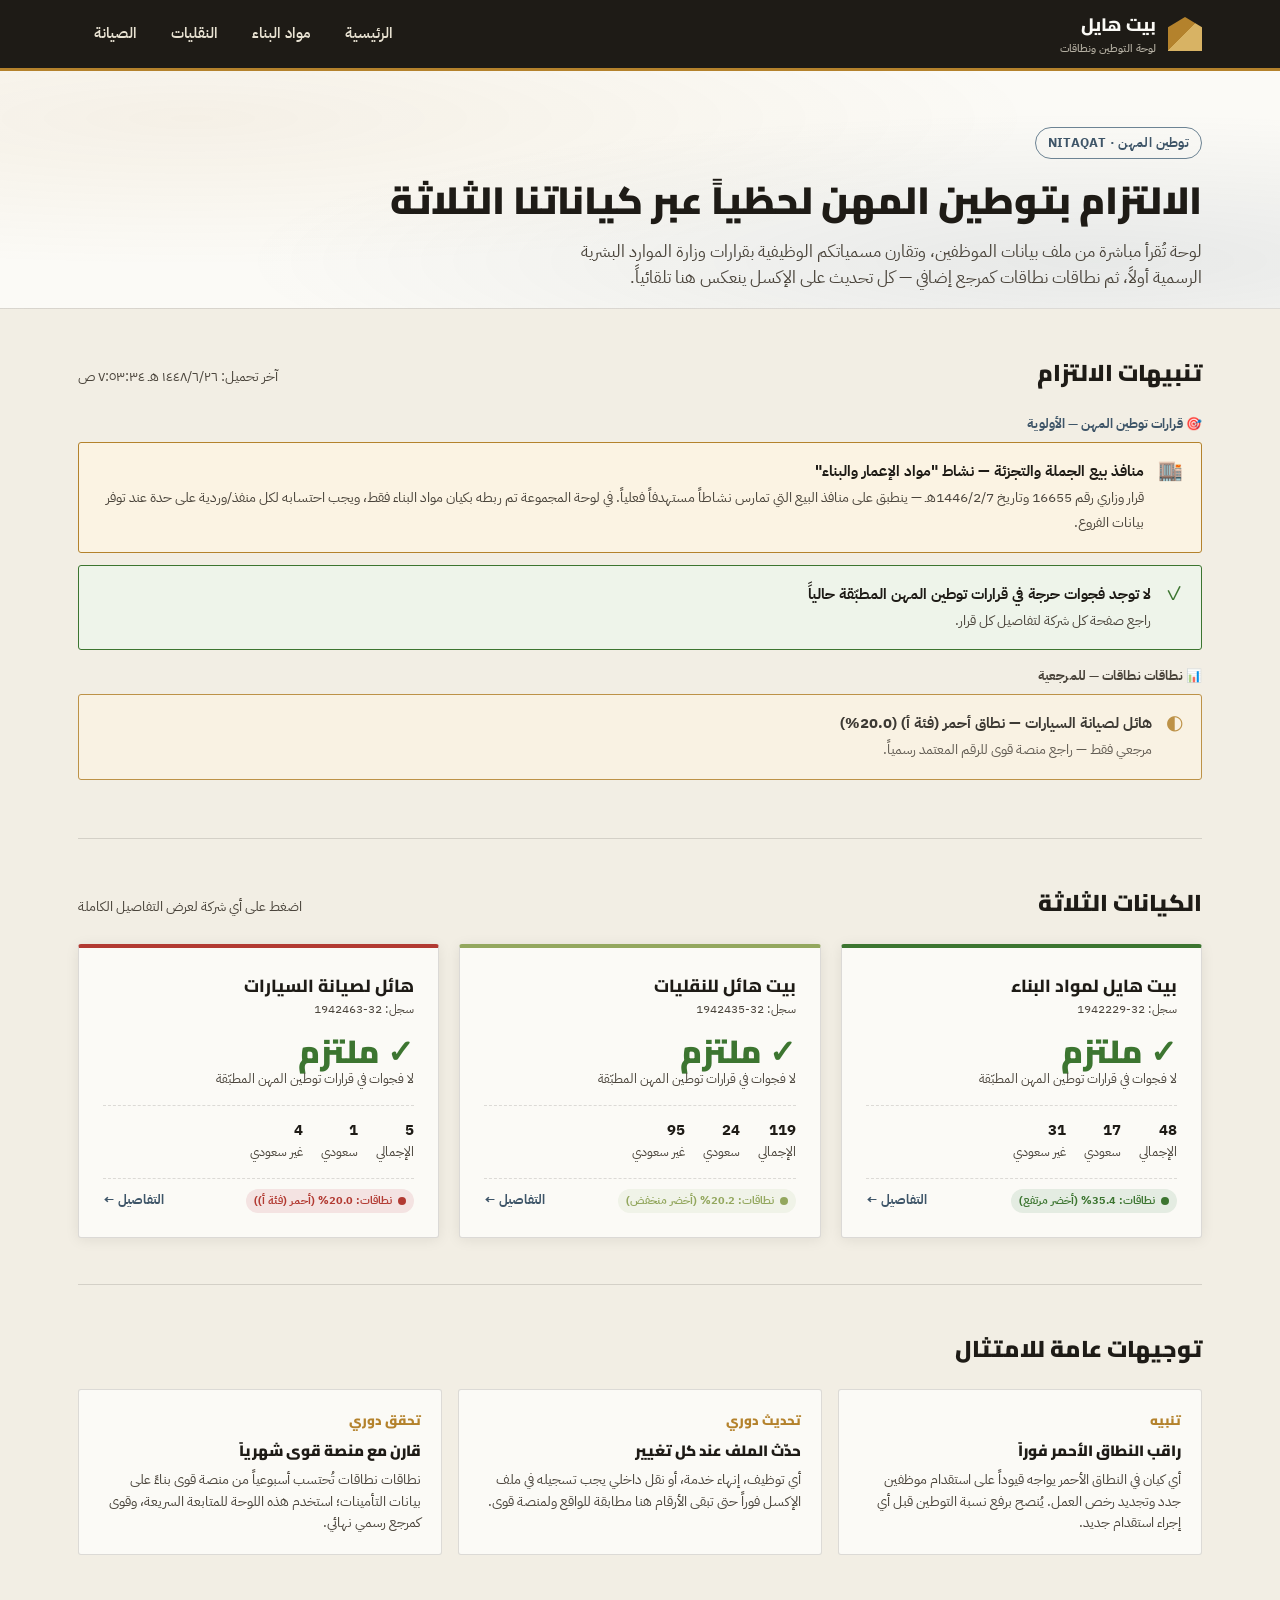
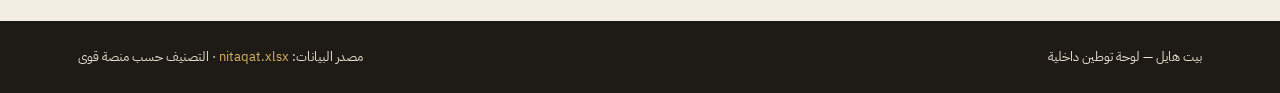
==== index(20260810-114716).html @ 0a22c321 "V-2" ====
<!DOCTYPE html>
<html lang="ar" dir="rtl">
<head>
<meta charset="UTF-8">
<meta name="viewport" content="width=device-width, initial-scale=1.0">
<title>لوحة التوطين — بيت هايل</title>
<link rel="stylesheet" href="assets/style.css">
<script src="assets/vendor/xlsx.full.min.js"></script>
</head>
<body>

<header class="topbar">
  <div class="wrap">
    <a class="brand" href="index.html">
      <span class="brand-mark"></span>
      <span>بيت هايل<small>لوحة التوطين ونطاقات</small></span>
    </a>
    <button class="menu-btn" aria-label="القائمة">☰</button>
    <nav class="mainnav">
      <a href="index.html">الرئيسية</a>
      <a href="materials.html">مواد البناء</a>
      <a href="transport.html">النقليات</a>
      <a href="maintenance.html">الصيانة</a>
    </nav>
  </div>
</header>

<section class="hero" style="padding-bottom:0;">
  <div class="wrap">
    <span class="eyebrow">توطين المهن · Nitaqat</span>
    <h1>الالتزام بتوطين المهن لحظياً عبر كياناتنا الثلاثة</h1>
    <p class="lead">لوحة تُقرأ مباشرة من ملف بيانات الموظفين، وتقارن مسمياتكم الوظيفية بقرارات وزارة الموارد البشرية الرسمية أولاً، ثم نطاقات نطاقات كمرجع إضافي — كل تحديث على الإكسل ينعكس هنا تلقائياً.</p>
  </div>
</section>

<section id="alerts-section">
  <div class="wrap">
    <div class="section-head">
      <h2>تنبيهات الالتزام</h2>
      <span class="hint" id="updated-hint"></span>
    </div>
    <div id="alerts-list">
      <div class="loading-note"><div class="spin"></div>جاري تحميل البيانات وتحليلها…</div>
    </div>
  </div>
</section>

<div class="wrap"><div class="divider"></div></div>

<section id="companies-section">
  <div class="wrap">
    <div class="section-head">
      <h2>الكيانات الثلاثة</h2>
      <span class="hint">اضغط على أي شركة لعرض التفاصيل الكاملة</span>
    </div>
    <div class="company-grid" id="company-grid"></div>
  </div>
</section>

<div class="wrap"><div class="divider"></div></div>

<section id="guidance-section">
  <div class="wrap">
    <div class="section-head">
      <h2>توجيهات عامة للامتثال</h2>
    </div>
    <div class="guide-grid">
      <div class="guide-card">
        <div class="n">تنبيه</div>
        <h4>راقب النطاق الأحمر فوراً</h4>
        <p>أي كيان في النطاق الأحمر يواجه قيوداً على استقدام موظفين جدد وتجديد رخص العمل. يُنصح برفع نسبة التوطين قبل أي إجراء استقدام جديد.</p>
      </div>
      <div class="guide-card">
        <div class="n">تحديث دوري</div>
        <h4>حدّث الملف عند كل تغيير</h4>
        <p>أي توظيف، إنهاء خدمة، أو نقل داخلي يجب تسجيله في ملف الإكسل فوراً حتى تبقى الأرقام هنا مطابقة للواقع ولمنصة قوى.</p>
      </div>
      <div class="guide-card">
        <div class="n">تحقق دوري</div>
        <h4>قارن مع منصة قوى شهرياً</h4>
        <p>نطاقات نطاقات تُحتسب أسبوعياً من منصة قوى بناءً على بيانات التأمينات؛ استخدم هذه اللوحة للمتابعة السريعة، وقوى كمرجع رسمي نهائي.</p>
      </div>
    </div>
  </div>
</section>

<footer>
  <div class="wrap">
    <span>بيت هايل — لوحة توطين داخلية</span>
    <span>مصدر البيانات: <a href="data/nitaqat.xlsx">nitaqat.xlsx</a> · التصنيف حسب منصة قوى</span>
  </div>
</footer>

<script src="assets/app.js"></script>
<script>
async function boot(){
  try{
    const stats = await getAllStats();
    document.getElementById('updated-hint').textContent = 'آخر تحميل: ' + new Date().toLocaleString('ar-SA');

    try{ renderAlerts(stats); }catch(e){ console.error('فشل عرض التنبيهات', e); }
    try{ renderCompanyGrid(stats); }catch(e){ console.error('فشل عرض بطاقات الشركات', e); }
  }catch(e){
    document.getElementById('alerts-list').innerHTML =
      `<div class="alert crit"><span class="ico">⚠</span><div class="body"><strong>تعذر تحميل البيانات</strong><span>${e.message}. تأكد من وجود data/nitaqat.xlsx بجانب الموقع.</span></div></div>`;
    console.error(e);
  }
}

function renderAlerts(stats){
  const list = document.getElementById('alerts-list');
  list.innerHTML = '';

  // ===== الأولوية 1: قرارات توطين المهن (التركيز الأساسي) =====
  const decisionHeader = document.createElement('div');
  decisionHeader.style.cssText = 'font-size:12.5px;font-weight:700;color:var(--steel);margin-bottom:8px;';
  decisionHeader.textContent = '🎯 قرارات توطين المهن — الأولوية';
  list.appendChild(decisionHeader);

  let anyDecisionIssue = false;
  Object.values(stats).forEach(s=>{
    PROFESSION_DECISIONS.forEach(d=>{
      const r = getDecisionDisplay(s, d, WORKBOOK);
      if(r.applicable && !r.compliant){
        anyDecisionIssue = true;
        list.insertAdjacentHTML('beforeend', `
          <div class="alert crit">
            <span class="ico">⚠</span>
            <div class="body">
              <strong>${s.cfg.name} — ${d.title} (مطلوب ${d.pct}%)</strong>
              <span>يحتاج ${r.gap} سعودي إضافي في هذه المهن (حالياً ${r.saudiMatched} من ${r.totalMatched}). ${d.decree}</span>
            </div>
          </div>`);
      }
    });
  });

  list.insertAdjacentHTML('beforeend', `
    <div class="alert warn">
      <span class="ico">🏬</span>
      <div class="body">
        <strong>${OUTLET_DECISION.title}</strong>
        <span>${OUTLET_DECISION.decree} — ينطبق على منافذ البيع التي تمارس نشاطاً مستهدفاً فعلياً. في لوحة المجموعة تم ربطه بكيان مواد البناء فقط، ويجب احتسابه لكل منفذ/وردية على حدة عند توفر بيانات الفروع.</span>
      </div>
    </div>`);

  if(!anyDecisionIssue){
    list.insertAdjacentHTML('beforeend', `
      <div class="alert ok">
        <span class="ico">✓</span>
        <div class="body"><strong>لا توجد فجوات حرجة في قرارات توطين المهن المطبّقة حالياً</strong><span>راجع صفحة كل شركة لتفاصيل كل قرار.</span></div>
      </div>`);
  }

  // ===== الأولوية 2: نطاقات (مرجعي فقط) =====
  const bandHeader = document.createElement('div');
  bandHeader.style.cssText = 'font-size:12.5px;font-weight:700;color:var(--ink-soft);margin:16px 0 8px;';
  bandHeader.textContent = '📊 نطاقات نطاقات — للمرجعية';
  list.appendChild(bandHeader);

  let anyBand = false;
  Object.values(stats).forEach(s=>{
    const isLowestBand = s.band === s.cfg.bands[0];
    if(isLowestBand){
      anyBand = true;
      list.insertAdjacentHTML('beforeend', `
        <div class="alert warn" style="opacity:.85;">
          <span class="ico">◐</span>
          <div class="body">
            <strong>${s.cfg.name} — نطاق ${s.band.name} (${s.pct.toFixed(1)}%)</strong>
            <span>مرجعي فقط — راجع منصة قوى للرقم المعتمد رسمياً.</span>
          </div>
        </div>`);
    }
  });
  if(!anyBand){
    list.insertAdjacentHTML('beforeend', `
      <div class="alert info" style="opacity:.85;">
        <span class="ico">ℹ</span>
        <div class="body"><strong>لا توجد كيانات في النطاق الأحمر حسب هذا الملف</strong><span>مرجعي فقط.</span></div>
      </div>`);
  }
}

function renderCompanyGrid(stats){
  const grid = document.getElementById('company-grid');
  grid.innerHTML = '';
  Object.values(stats).forEach(s=>{
    const decisionResults = PROFESSION_DECISIONS.map(d => getDecisionDisplay(s, d, WORKBOOK)).filter(r => r.applicable);
    const gaps = decisionResults.filter(r => !r.compliant);
    const totalGapPeople = gaps.reduce((sum, r) => sum + r.gap, 0);

    const card = document.createElement('a');
    card.className = 'co-card';
    card.href = s.cfg.page;
    card.style.borderTopColor = getComputedStyle(document.documentElement).getPropertyValue(s.band.color.replace('var(','').replace(')',''));
    card.innerHTML = `
      <div>
        <div class="co-name">${s.cfg.name}</div>
        <div class="co-id">سجل: ${s.cfg.id}</div>
      </div>
      <div>
        ${gaps.length
          ? `<div class="co-pct num" style="color:var(--band-red);font-size:32px;">${gaps.length} قرار</div>
             <div style="font-size:12.5px;color:var(--ink-soft);margin-top:2px;">يحتاج ${totalGapPeople} سعودي إضافي لسد فجوات التوطين المهني</div>`
          : `<div class="co-pct num" style="color:var(--band-high);font-size:32px;">✓ ملتزم</div>
             <div style="font-size:12.5px;color:var(--ink-soft);margin-top:2px;">لا فجوات في قرارات توطين المهن المطبّقة</div>`
        }
      </div>
      <div class="co-counts">
        <div><b class="num">${s.total}</b>الإجمالي</div>
        <div><b class="num">${s.saudiCount}</b>سعودي</div>
        <div><b class="num">${s.nonSaudiCount}</b>غير سعودي</div>
      </div>
      <div style="display:flex;align-items:center;justify-content:space-between;border-top:1px dashed var(--line);padding-top:10px;">
        <span class="co-band-label" style="font-size:11px;padding:3px 8px;background:color-mix(in srgb, ${s.band.color} 14%, white); color:${s.band.color}">
          <span class="dot" style="background:${s.band.color}"></span>نطاقات: ${s.pct.toFixed(1)}% (${s.band.name})
        </span>
        <span class="cta" style="margin:0;">التفاصيل ←</span>
      </div>
    `;
    grid.appendChild(card);
  });
}

boot();
</script>
</body>
</html>
---- assets/style.css ----
/* ============================================================
   بيت هايل — لوحة التوطين
   هوية بصرية: رخام + فولاذ + عرق نحاسي (مستوحاة من مواد البناء)
   ============================================================ */

@import url('https://fonts.googleapis.com/css2?family=Cairo:wght@700;800;900&family=IBM+Plex+Sans+Arabic:wght@400;500;600;700&display=swap');

:root{
  /* ألوان أساسية */
  --stone:      #F2EEE4;   /* خلفية حجر جيري دافئة */
  --stone-dim:  #E8E2D2;
  --paper:      #FBFAF6;
  --ink:        #1E1B16;   /* أسود فحمي */
  --ink-soft:   #4A443B;
  --steel:      #3E5568;   /* أزرق فولاذي */
  --steel-dim:  #6C8393;
  --vein:       #B4822C;   /* عرق نحاسي/ذهبي */
  --vein-dim:   #D8B364;
  --line:       rgba(30,27,22,.14);
  --line-soft:  rgba(30,27,22,.08);

  /* ألوان نطاقات نطاقات (متوافقة مع منصة قوى) */
  --band-red:   #B23A32;
  --band-low:   #93A75E;
  --band-mid:   #6C9A3E;
  --band-high:  #3C7530;
  --band-plat:  #6E7E8C;

  --shadow: 0 2px 14px rgba(30,27,22,.08);
  --radius: 3px;
}

*{box-sizing:border-box;}
html{scroll-behavior:smooth;}
body{
  margin:0;
  background:var(--stone);
  color:var(--ink);
  font-family:'IBM Plex Sans Arabic', sans-serif;
  direction:rtl;
  line-height:1.6;
  -webkit-font-smoothing:antialiased;
}
h1,h2,h3,h4{
  font-family:'Cairo', sans-serif;
  font-weight:900;
  margin:0;
  color:var(--ink);
}
.num{ font-variant-numeric: tabular-nums; }
a{color:inherit;}
img{max-width:100%;display:block;}

.wrap{max-width:1180px;margin:0 auto;padding:0 28px;}

/* ---------- شريط علوي ---------- */
.topbar{
  position:sticky; top:0; z-index:50;
  background:var(--ink);
  border-bottom:3px solid var(--vein);
}
.topbar .wrap{
  display:flex; align-items:center; justify-content:space-between;
  height:68px;
}
.brand{
  display:flex; align-items:center; gap:12px;
  font-family:'Cairo',sans-serif; font-weight:800; font-size:18px;
  color:var(--paper); text-decoration:none;
}
.brand-mark{
  width:34px;height:34px; flex:0 0 auto;
  background:
    linear-gradient(135deg, var(--vein) 0 50%, var(--vein-dim) 50% 100%);
  clip-path: polygon(0 100%, 0 30%, 50% 0, 100% 30%, 100% 100%);
}
.brand small{display:block; font-weight:500; font-size:11px; color:var(--stone-dim); opacity:.75; font-family:'IBM Plex Sans Arabic';}

nav.mainnav{display:flex; gap:2px;}
nav.mainnav a{
  padding:10px 16px; font-size:14.5px; font-weight:600;
  color:var(--stone-dim); text-decoration:none; border-radius:2px;
  transition:.15s;
}
nav.mainnav a:hover{color:var(--paper); background:rgba(255,255,255,.06);}
nav.mainnav a.active{color:var(--ink); background:var(--vein-dim);}

@media(max-width:760px){
  nav.mainnav{position:fixed; inset:68px 0 auto 0; background:var(--ink); flex-direction:column; padding:8px; display:none; border-bottom:2px solid var(--vein);}
  nav.mainnav.open{display:flex;}
  .menu-btn{display:block !important;}
}
.menu-btn{
  display:none; background:none; border:1px solid var(--stone-dim); color:var(--stone-dim);
  width:38px;height:38px;border-radius:3px; font-size:18px; cursor:pointer;
}

/* ---------- هيرو ---------- */
.hero{
  position:relative; overflow:hidden;
  padding:56px 0 44px;
  background:
    radial-gradient(ellipse at 15% 20%, rgba(180,130,44,.08), transparent 55%),
    radial-gradient(ellipse at 85% 80%, rgba(62,85,104,.10), transparent 55%),
    var(--paper);
  border-bottom:1px solid var(--line);
}
.hero .eyebrow{
  display:inline-flex; align-items:center; gap:8px;
  font-size:12.5px; font-weight:700; letter-spacing:.03em;
  color:var(--steel); text-transform:uppercase;
  padding:5px 12px; border:1px solid var(--steel-dim); border-radius:20px;
  margin-bottom:18px;
}
.hero h1{font-size:38px; line-height:1.25; max-width:820px;}
.hero p.lead{font-size:16.5px; color:var(--ink-soft); max-width:640px; margin-top:14px;}
@media(max-width:640px){.hero h1{font-size:28px;}}

/* ---------- شرائط تنبيه ---------- */
.alert{
  display:flex; gap:14px; align-items:flex-start;
  padding:16px 18px; border-radius:var(--radius);
  border:1px solid; margin-bottom:12px; background:var(--paper);
}
.alert .ico{font-size:20px; line-height:1; flex:0 0 auto; margin-top:1px;}
.alert .body strong{display:block; font-size:15px; margin-bottom:2px;}
.alert .body span{font-size:13.5px; color:var(--ink-soft);}
.alert.crit{border-color:var(--band-red); background:#FBEEEC;}
.alert.crit .ico{color:var(--band-red);}
.alert.warn{border-color:var(--vein); background:#FBF3E3;}
.alert.warn .ico{color:var(--vein);}
.alert.ok{border-color:var(--band-high); background:#EEF4EA;}
.alert.ok .ico{color:var(--band-high);}
.alert.info{border-color:var(--steel-dim); background:#EEF2F4;}
.alert.info .ico{color:var(--steel);}

/* ---------- قسم عام ---------- */
section{padding:46px 0;}
.section-head{display:flex; align-items:baseline; justify-content:space-between; gap:16px; margin-bottom:22px; flex-wrap:wrap;}
.section-head h2{font-size:23px;}
.section-head .hint{font-size:13.5px; color:var(--ink-soft);}
.divider{height:1px; background:var(--line); margin:0;}
.divider.thick{height:3px; background:linear-gradient(90deg, var(--vein), transparent 70%);}

/* ---------- بطاقات الشركات (الرئيسية) ---------- */
.company-grid{display:grid; grid-template-columns:repeat(3,1fr); gap:20px;}
@media(max-width:900px){.company-grid{grid-template-columns:1fr;}}
.co-card{
  background:var(--paper); border:1px solid var(--line); border-radius:var(--radius);
  padding:24px; box-shadow:var(--shadow); text-decoration:none; color:inherit;
  display:flex; flex-direction:column; gap:16px;
  transition:.18s transform, .18s box-shadow;
  border-top:4px solid var(--band-plat);
}
.co-card:hover{transform:translateY(-3px); box-shadow:0 10px 26px rgba(30,27,22,.13);}
.co-card .co-name{font-size:17.5px; font-weight:800; font-family:'Cairo';}
.co-card .co-id{font-size:12px; color:var(--ink-soft); font-variant-numeric:tabular-nums;}
.co-card .co-pct{font-size:44px; font-weight:900; font-family:'Cairo'; line-height:1;}
.co-card .co-band-label{
  display:inline-flex; align-items:center; gap:6px; font-size:12.5px; font-weight:700;
  padding:4px 10px; border-radius:20px; width:fit-content;
}
.co-card .dot{width:8px;height:8px;border-radius:50%;}
.co-card .co-counts{display:flex; gap:18px; font-size:12.5px; color:var(--ink-soft); border-top:1px dashed var(--line); padding-top:12px;}
.co-card .co-counts b{display:block; font-size:15px; color:var(--ink); font-family:'IBM Plex Sans Arabic';}
.co-card .cta{font-size:13px; font-weight:700; color:var(--steel); margin-top:-4px;}

/* ---------- مقياس/مسطرة النطاق (العنصر المميز) ---------- */
.ruler-wrap{
  background:var(--ink); border-radius:var(--radius); padding:28px 26px 22px;
  position:relative; overflow:hidden;
}
.ruler-wrap::before{
  content:''; position:absolute; inset:0; opacity:.5; mix-blend-mode:soft-light;
  background:
    radial-gradient(ellipse 500px 260px at 10% 0%, rgba(255,255,255,.14), transparent 60%),
    radial-gradient(ellipse 400px 240px at 90% 100%, rgba(255,255,255,.10), transparent 60%);
}
.ruler-title{color:var(--stone-dim); font-size:12.5px; font-weight:700; letter-spacing:.03em; margin-bottom:14px; position:relative;}
.ruler-track{position:relative; height:54px;}
.ruler-segments{display:flex; height:22px; border-radius:3px; overflow:hidden; position:relative;}
.ruler-segments .seg{position:relative; display:flex; align-items:center; justify-content:center;}
.ruler-labels{display:flex; margin-top:6px; position:relative;}
.ruler-labels .lab{font-size:10.5px; color:var(--stone-dim); text-align:center; font-variant-numeric:tabular-nums;}
.ruler-pointer{
  position:absolute; top:-26px; transform:translateX(50%);
  display:flex; flex-direction:column; align-items:center; gap:2px;
  transition:right .5s cubic-bezier(.2,.8,.2,1);
}
.ruler-pointer .flag{
  background:var(--vein); color:var(--ink); font-family:'Cairo'; font-weight:900; font-size:13px;
  padding:3px 9px; border-radius:3px; white-space:nowrap;
}
.ruler-pointer .stem{width:2px; height:14px; background:var(--vein);}

/* ---------- عداد كبير (Gauge) ---------- */
.gauge-card{
  background:var(--paper); border:1px solid var(--line); border-radius:var(--radius);
  padding:30px; box-shadow:var(--shadow);
  display:flex; flex-direction:column; align-items:center; text-align:center;
}
.gauge-pct{font-family:'Cairo'; font-weight:900; font-size:56px; line-height:1; margin-top:-58px;}
.gauge-band{
  display:inline-flex; align-items:center; gap:8px; font-weight:700; font-size:14px;
  margin-top:8px; padding:5px 14px; border-radius:20px;
}
.gauge-sub{font-size:13px; color:var(--ink-soft); margin-top:6px;}

/* ---------- شبكة إحصائيات ---------- */
.stat-grid{display:grid; grid-template-columns:repeat(4,1fr); gap:16px;}
@media(max-width:860px){.stat-grid{grid-template-columns:repeat(2,1fr);}}
.stat-box{background:var(--paper); border:1px solid var(--line); border-radius:var(--radius); padding:20px; border-inline-start:4px solid var(--steel);}
.stat-box .v{font-family:'Cairo'; font-weight:900; font-size:30px; line-height:1;}
.stat-box .l{font-size:12.5px; color:var(--ink-soft); margin-top:6px;}
.stat-box.gold{border-inline-start-color:var(--vein);}
.stat-box.red{border-inline-start-color:var(--band-red);}
.stat-box.green{border-inline-start-color:var(--band-high);}

/* ---------- شبكة رسوم بيانية ---------- */
.chart-grid{display:grid; grid-template-columns:1.2fr 1fr; gap:20px;}
@media(max-width:900px){.chart-grid{grid-template-columns:1fr;}}
.chart-card{background:var(--paper); border:1px solid var(--line); border-radius:var(--radius); padding:22px; box-shadow:var(--shadow);}
.chart-card h3{font-size:15.5px; margin-bottom:16px;}
.chart-card .canvas-wrap{position:relative; height:300px;}

/* ---------- جدول ---------- */
.table-card{background:var(--paper); border:1px solid var(--line); border-radius:var(--radius); overflow:hidden; box-shadow:var(--shadow);}
table{width:100%; border-collapse:collapse; font-size:13.5px;}
thead th{
  background:var(--ink); color:var(--stone-dim); text-align:right; padding:12px 14px;
  font-weight:700; font-size:12.5px; position:sticky; top:0;
}
tbody td{padding:10px 14px; border-bottom:1px solid var(--line-soft);}
tbody tr:hover{background:var(--stone);}
.tag{display:inline-block; padding:2px 9px; border-radius:20px; font-size:11.5px; font-weight:700;}
.tag.saudi{background:#EAF1E4; color:var(--band-high);}
.tag.nonsaudi{background:#EEF2F4; color:var(--steel);}
.table-controls{display:flex; gap:10px; padding:14px 16px; border-bottom:1px solid var(--line); background:var(--stone);}
.table-controls input, .table-controls select{
  font-family:inherit; font-size:13px; padding:7px 10px; border:1px solid var(--line); border-radius:3px; background:var(--paper);
}
.table-controls input{flex:1;}
.table-scroll{max-height:420px; overflow:auto;}

/* ---------- توجيهات ---------- */
.guide-grid{display:grid; grid-template-columns:repeat(3,1fr); gap:16px;}
@media(max-width:860px){.guide-grid{grid-template-columns:1fr;}}
.guide-card{background:var(--paper); border:1px solid var(--line); border-radius:var(--radius); padding:20px;}
.guide-card .n{font-family:'Cairo'; font-weight:900; color:var(--vein); font-size:13px; margin-bottom:8px;}
.guide-card h4{font-size:15px; margin-bottom:6px;}
.guide-card p{font-size:13.5px; color:var(--ink-soft); margin:0;}

/* ---------- فوتر ---------- */
footer{background:var(--ink); color:var(--stone-dim); padding:26px 0; margin-top:20px;}
footer .wrap{display:flex; justify-content:space-between; align-items:center; flex-wrap:wrap; gap:10px; font-size:12.5px;}
footer a{color:var(--vein-dim); text-decoration:none;}

.loading-note{padding:60px 0; text-align:center; color:var(--ink-soft); font-size:14px;}
.spin{
  width:26px;height:26px; border:3px solid var(--line); border-top-color:var(--vein); border-radius:50%;
  margin:0 auto 14px; animation:sp 0.8s linear infinite;
}
@keyframes sp{to{transform:rotate(360deg);}}

/* ---------- جدول قرارات التوطين (بنفس شكل قوى) ---------- */
.decisions-table th, .decisions-table td{text-align:center;}
.decisions-table th:first-child, .decisions-table td:first-child{text-align:right;}
.pill{
  display:inline-block; padding:5px 14px; border-radius:20px; font-size:12.5px; font-weight:700;
  background:var(--stone-dim); color:var(--ink-soft);
}
.pill.compliant{background:#E7F1E1; color:var(--band-high);}
.pill.gap{background:#FBEAE8; color:var(--band-red);}
.pill.na{background:var(--stone-dim); color:var(--ink-soft);}
.detail-link{
  color:var(--steel); font-weight:700; font-size:13px; text-decoration:none; cursor:pointer;
  border-bottom:1px dashed var(--steel-dim);
}
.detail-link:hover{color:var(--vein);}
.decision-detail-row td{background:var(--stone); padding:0;}
.decision-detail-box{padding:20px 22px; display:none;}
.decision-detail-box.open{display:block;}
.detail-mini-grid{display:grid; grid-template-columns:repeat(3,1fr); gap:14px; margin-top:12px;}
.detail-mini{background:var(--paper); border:1px solid var(--line); border-radius:var(--radius); padding:14px; text-align:center;}
.detail-mini .v{font-family:'Cairo'; font-weight:900; font-size:22px;}
.detail-mini .l{font-size:11.5px; color:var(--ink-soft); margin-top:4px;}
.detail-meta{font-size:12.5px; color:var(--ink-soft); line-height:1.8;}
.detail-meta b{color:var(--ink); font-weight:700;}
.legend-row{display:flex; flex-wrap:wrap; gap:14px; margin-top:14px;}
.legend-item{display:flex; align-items:center; gap:6px; font-size:12px; color:var(--ink-soft);}
.legend-dot{width:9px;height:9px;border-radius:2px;}
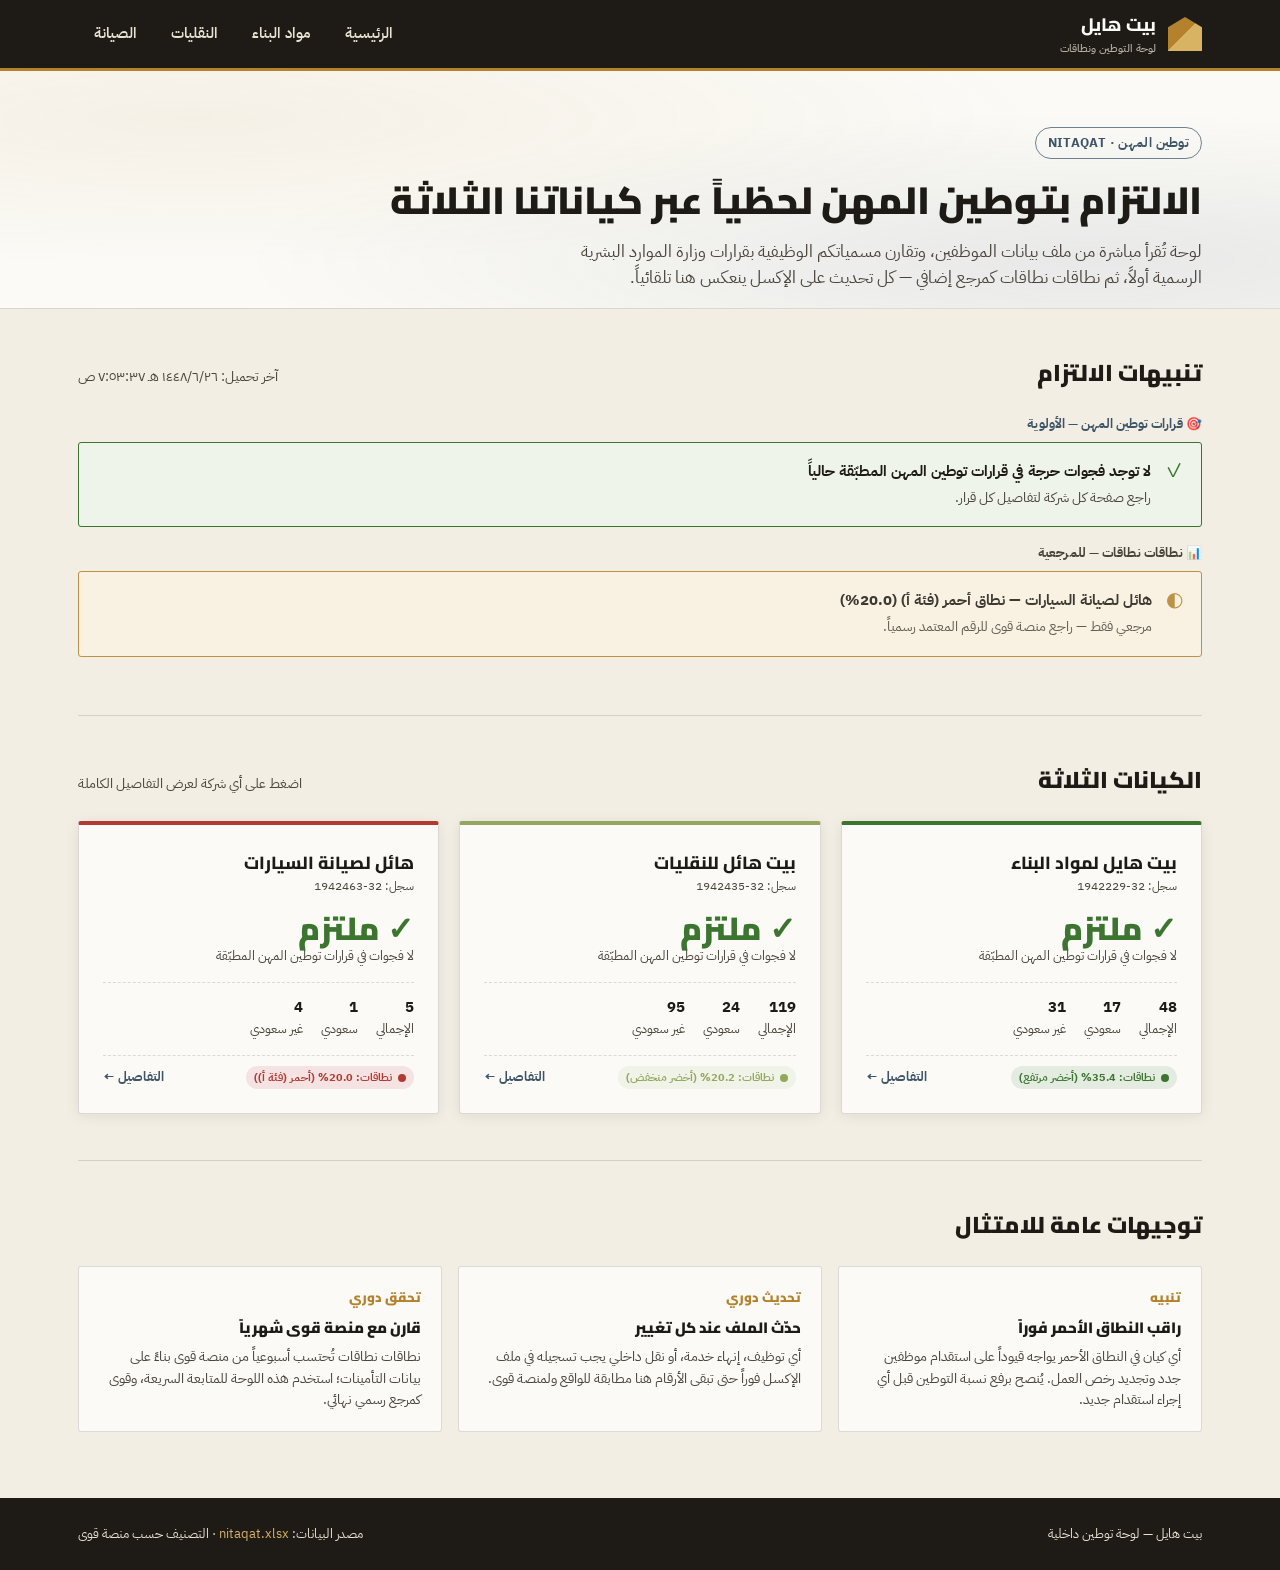
==== commit bc94d0da: "V-11" ====
--- a/index(20260810-114716).html
+++ b/index(20260810-114716).html
@@ -135,14 +135,7 @@
     });
   });
 
-  list.insertAdjacentHTML('beforeend', `
-    <div class="alert warn">
-      <span class="ico">🏬</span>
-      <div class="body">
-        <strong>${OUTLET_DECISION.title}</strong>
-        <span>${OUTLET_DECISION.decree} — ينطبق على منافذ البيع التي تمارس نشاطاً مستهدفاً فعلياً. في لوحة المجموعة تم ربطه بكيان مواد البناء فقط، ويجب احتسابه لكل منفذ/وردية على حدة عند توفر بيانات الفروع.</span>
-      </div>
-    </div>`);
+
 
   if(!anyDecisionIssue){
     list.insertAdjacentHTML('beforeend', `
